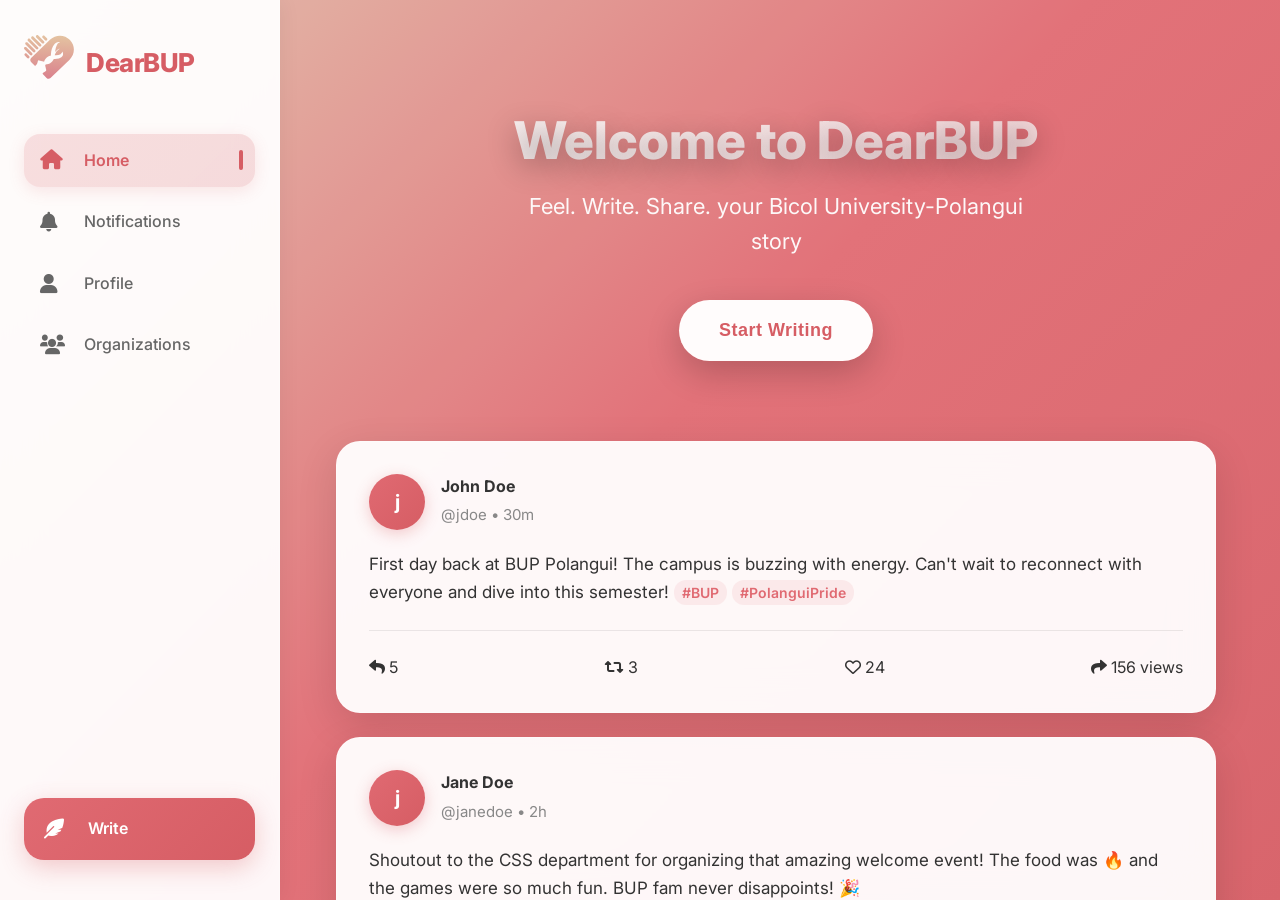
==== frontend/index.html @ d2e85ccb "pota" ====
<!DOCTYPE html>
<html lang="en">
<head>
    <meta charset="UTF-8">
    <meta name="viewport" content="width=device-width, initial-scale=1.0">
    <title>DearBUP - Feel. Write. Share.</title>
    <link rel="stylesheet" href="CSS/style.css">
    <link href="https://cdnjs.cloudflare.com/ajax/libs/font-awesome/6.0.0/css/all.min.css" rel="stylesheet">
    <link href="https://fonts.googleapis.com/css2?family=Inter:wght@300;400;500;600;700&display=swap" rel="stylesheet">
    <script src="js/script.js"></script>
</head>
<body>
    <!-- Sidebar (unchanged) -->
    <div class="sidebar">
        <div class="sidebar-top">
            <div class="logo">
                 <a href=""><img src="images/Logo.svg" alt="" class="logo-img" ></a>
                <span>DearBUP</span>
            </div>
        </div>
        <nav class="sidebar-nav">
            <a href="#" class="nav-item active" data-page="home">
                <i class="fas fa-home"></i>
                <span>Home</span>
            </a>

            <a href="#" class="nav-item" data-page="notifications">
                <i class="fas fa-bell"></i>
                <span>Notifications</span>
            </a>

            </a>
            <a href="#" class="nav-item" data-page="profile">
                <i class="fas fa-user"></i>
                <span>Profile</span>
            </a>
            <a href="#" class="nav-item" data-page="organizations">
                <i class="fas fa-users"></i>
                <span>Organizations</span>
            </a>
        </nav>
        <div class="sidebar-bottom">
            <a href="#" class="nav-item write-post" id="writePostBtn">
                <i class="fas fa-feather-alt"></i>
                <span>Write</span>
            </a>
        </div>
    </div>

    <!-- Main Content -->
    <div class="main-content">


        <!-- Center Feed (unchanged) -->
        <div class="center-feed">
            <!-- Create Post Modal (unchanged) -->
            <div class="modal" id="createPostModal">
                <div class="modal-content">
                    <div class="modal-header">
                        <h3>What's on your mind?</h3>
                        <button class="close-modal" id="closeModal">&times;</button>
                    </div>
                    <form id="postForm" class="post-form">
                        <textarea 
                            id="postContent" 
                            placeholder="Feel. Write. Share your BUP story..."
                            maxlength="280"
                        ></textarea>
                        <div class="post-actions">
                            <div class="action-buttons">
                                <button type="button" class="action-btn">
                                    <i class="fas fa-music"></i>
                                </button>
                                <button type="button" class="action-btn">
                                    <i class="fas fa-image"></i>
                                </button>
                                <button type="button" class="action-btn">
                                    <i class="fas fa-link"></i>
                                </button>
                            </div>
                            <div class="char-counter">
                                <span id="charCount">0</span>/280
                            </div>
                            <button type="submit" class="post-submit" disabled>
                                Post
                            </button>
                        </div>
                    </form>
                </div>
            </div>

            <!-- Welcome Section (unchanged) -->
            <div class="welcome-section">
                <h1>Welcome to DearBUP</h1>
                <p>Feel. Write. Share. your Bicol University-Polangui story</p>
                <button class="cta-button" id="startWriting">Start Writing</button>
            </div>

            <!-- Posts Feed (unchanged) -->
            <div class="posts-feed" id="postsFeed">
                <!-- Posts will be loaded here via JS -->
            </div>
        </div>

        <!-- RIGHT PANEL REMOVED -->
    </div>
</body>
</html>
---- frontend/CSS/style.css ----
* {
    margin: 0;
    padding: 0;
    box-sizing: border-box;
}

body {
    font-family: 'Inter', -apple-system, BlinkMacSystemFont, 'Segoe UI', Roboto, sans-serif;
    background: linear-gradient(135deg, #e0c0ac 0%, #e06a72 50%, #d65d64 100%);
    min-height: 100vh;
    color: #333;
    overflow: hidden;
    line-height: 1.6;
}

body.loaded {
    animation: fadeIn 0.6s ease-out;
}

@keyframes fadeIn {
    from { opacity: 0; }
    to { opacity: 1; }
}

.container {
    display: flex;
    height: 100vh;
    max-width: 100vw;
}

/* Sidebar */
.sidebar {
    width: 280px;
    background: rgba(255, 255, 255, 0.95);
    backdrop-filter: blur(20px);
    -webkit-backdrop-filter: blur(20px);
    border-right: 1px solid rgba(255, 255, 255, 0.2);
    display: flex;
    flex-direction: column;
    position: fixed;
    height: 100vh;
    z-index: 100;
    box-shadow: 2px 0 20px rgba(0, 0, 0, 0.05);
}

.sidebar-top {
    padding: 32px 24px 0;
}

.logo {
    display: flex;
    align-items: center;
    font-size: 26px;
    font-weight: 800;
    color: #d65d64;
    gap: 12px;
    margin-bottom: 40px;
    letter-spacing: -0.5px;
}
.logo-img {
    width: 50px;
    height: 50px;
}
.logo i {
    font-size: 32px;
    background: linear-gradient(135deg, #e06a72, #d65d64);
    -webkit-background-clip: text;
    -webkit-text-fill-color: transparent;
    background-clip: text;
}

.sidebar-nav {
    flex: 1;
    padding: 0 24px 24px;
}

.nav-item {
    display: flex;
    align-items: center;
    gap: 20px;
    padding: 14px 16px;
    color: #666;
    text-decoration: none;
    font-weight: 500;
    border-radius: 16px;
    margin-bottom: 8px;
    transition: all 0.3s cubic-bezier(0.4, 0, 0.2, 1);
    position: relative;
    overflow: hidden;
}

.nav-item::before {
    content: '';
    position: absolute;
    top: 0;
    left: -100%;
    width: 100%;
    height: 100%;
    background: linear-gradient(90deg, transparent, rgba(224, 192, 172, 0.3), transparent);
    transition: left 0.5s;
}

.nav-item:hover::before {
    left: 100%;
}

.nav-item:hover {
    color: #d65d64;
    background: rgba(224, 192, 172, 0.15);
    transform: translateX(4px);
}

.nav-item.active {
    color: #d65d64;
    background: linear-gradient(135deg, rgba(224, 106, 114, 0.2), rgba(214, 93, 100, 0.2));
    font-weight: 600;
    box-shadow: 0 4px 16px rgba(214, 93, 100, 0.15);
}

.nav-item.active::after {
    content: '';
    position: absolute;
    right: 12px;
    top: 50%;
    transform: translateY(-50%);
    width: 4px;
    height: 20px;
    background: #d65d64;
    border-radius: 2px;
}

.nav-item i {
    width: 24px;
    font-size: 20px;
    flex-shrink: 0;
}

.sidebar-bottom {
    padding: 0 24px 32px;
}

.write-post {
    background: linear-gradient(135deg, #e06a72, #d65d64);
    color: white !important;
    padding: 18px 20px !important;
    border-radius: 20px !important;
    font-weight: 600 !important;
    font-size: 16px !important;
    box-shadow: 0 8px 25px rgba(214, 93, 100, 0.3);
    margin-top: auto;
    position: relative;
    overflow: hidden;
}

.write-post::before {
    content: '';
    position: absolute;
    top: 0;
    left: -100%;
    width: 100%;
    height: 100%;
    background: linear-gradient(90deg, transparent, rgba(255,255,255,0.3), transparent);
    transition: left 0.6s;
}

.write-post:hover::before {
    left: 100%;
}

.write-post:hover {
    transform: translateY(-3px);
    box-shadow: 0 12px 35px rgba(214, 93, 100, 0.4);
}

/* Main Content */
.main-content {
    flex: 1;
    display: flex;
    margin-left: 280px;
    height: 100vh;
    overflow: hidden;
}

/* Left Panel - Trends */
.left-panel {
    width: 350px;
    padding: 32px 24px;
    border-right: 1px solid rgba(255, 255, 255, 0.2);
    background: rgba(255, 255, 255, 0.05);
    backdrop-filter: blur(10px);
}

.trends-card {
    background: rgba(255, 255, 255, 0.95);
    backdrop-filter: blur(20px);
    -webkit-backdrop-filter: blur(20px);
    border-radius: 24px;
    padding: 28px;
    box-shadow: 0 12px 40px rgba(0, 0, 0, 0.12);
    border: 1px solid rgba(255, 255, 255, 0.2);
}

.trends-card h3 {
    font-size: 18px;
    font-weight: 700;
    color: #d65d64;
    margin-bottom: 24px;
    display: flex;
    align-items: center;
    gap: 10px;
    letter-spacing: -0.3px;
}

.trend-item {
    display: flex;
    justify-content: space-between;
    align-items: center;
    padding: 16px 0;
    font-size: 15px;
    color: #666;
    border-bottom: 1px solid rgba(0, 0, 0, 0.06);
    transition: all 0.2s ease;
    cursor: pointer;
    position: relative;
}

.trend-item:hover {
    color: #d65d64;
    padding-left: 8px;
}

.trend-item:hover::before {
    content: '';
    position: absolute;
    left: 0;
    top: 50%;
    transform: translateY(-50%);
    width: 3px;
    height: 20px;
    background: #e06a72;
    border-radius: 2px;
}

.trend-item:last-child {
    border-bottom: none;
    margin-bottom: 8px;
}

.trend-item div {
    font-weight: 600;
    font-size: 14px;
}

.trend-item span {
    font-size: 13px;
    opacity: 0.8;
}

/* Center Feed */
.center-feed {
    flex: 1;  /* Takes ALL remaining space (including where right panel was) */
    overflow-y: auto;
    padding: 32px 32px 32px 24px;  /* Extra right padding for breathing room */
    scroll-behavior: smooth;
    background: rgba(255, 255, 255, 0.05);
}

.center-feed::-webkit-scrollbar {
    width: 6px;
}

.center-feed::-webkit-scrollbar-track {
    background: rgba(255, 255, 255, 0.1);
    border-radius: 3px;
}

.center-feed::-webkit-scrollbar-thumb {
    background: rgba(214, 93, 100, 0.4);
    border-radius: 3px;
}

.center-feed::-webkit-scrollbar-thumb:hover {
    background: rgba(214, 93, 100, 0.6);
}

/* Welcome Section */
.welcome-section {
    text-align: center;
    padding: 80px 60px;
    color: white;
    animation: slideUp 0.8s ease-out;
}

@keyframes slideUp {
    from {
        opacity: 0;
        transform: translateY(40px);
    }
    to {
        opacity: 1;
        transform: translateY(0);
    }
}

.welcome-section h1 {
    font-size: 52px;
    font-weight: 800;
    margin-bottom: 20px;
    text-shadow: 0 8px 30px rgba(0, 0, 0, 0.3);
    background: linear-gradient(135deg, rgba(255,255,255,0.9), rgba(255,255,255,0.7));
    -webkit-background-clip: text;
    -webkit-text-fill-color: transparent;
    background-clip: text;
    line-height: 1.1;
}

.welcome-section p {
    font-size: 22px;
    margin-bottom: 40px;
    opacity: 0.95;
    font-weight: 400;
    max-width: 500px;
    margin-left: auto;
    margin-right: auto;
}

.cta-button {
    background: rgba(255, 255, 255, 0.98);
    color: #d65d64;
    border: none;
    padding: 20px 40px;
    font-size: 18px;
    font-weight: 700;
    border-radius: 50px;
    cursor: pointer;
    transition: all 0.4s cubic-bezier(0.4, 0, 0.2, 1);
    box-shadow: 0 12px 35px rgba(0, 0, 0, 0.2);
    letter-spacing: 0.5px;
    position: relative;
    overflow: hidden;
    backdrop-filter: blur(10px);
}

.cta-button::before {
    content: '';
    position: absolute;
    top: 0;
    left: -100%;
    width: 100%;
    height: 100%;
    background: linear-gradient(90deg, transparent, rgba(255,255,255,0.4), transparent);
    transition: left 0.6s;
}

.cta-button:hover::before {
    left: 100%;
}

.cta-button:hover {
    transform: translateY(-5px);
    box-shadow: 0 20px 45px rgba(0, 0, 0, 0.25);
    color: #e06a72;
}

/* Modal */
.modal {
    display: none;
    position: fixed;
    top: 0;
    left: 0;
    width: 100%;
    height: 100%;
    background: rgba(0, 0, 0, 0.6);
    backdrop-filter: blur(15px);
    -webkit-backdrop-filter: blur(15px);
    z-index: 1000;
}

.modal.active {
    display: flex;
    align-items: center;
    justify-content: center;
    padding: 24px;
    animation: modalFadeIn 0.3s ease-out;
}

@keyframes modalFadeIn {
    from {
        opacity: 0;
    }
    to {
        opacity: 1;
    }
}

.modal-content {
    background: rgba(255, 255, 255, 0.98);
    border-radius: 28px;
    width: 100%;
    max-width: 620px;
    max-height: 90vh;
    overflow: hidden;
    box-shadow: 0 25px 70px rgba(0, 0, 0, 0.35);
    transform: scale(0.8) translateY(20px);
    transition: all 0.3s cubic-bezier(0.4, 0, 0.2, 1);
    border: 1px solid rgba(255, 255, 255, 0.2);
}

.modal.active .modal-content {
    transform: scale(1) translateY(0);
}

.modal-header {
    display: flex;
    justify-content: space-between;
    align-items: center;
    padding: 28px 32px;
    border-bottom: 1px solid rgba(0, 0, 0, 0.08);
    background: linear-gradient(135deg, rgba(224, 192, 172, 0.1), rgba(224, 106, 114, 0.05));
}

.modal-header h3 {
    color: #d65d64;
    font-size: 22px;
    font-weight: 700;
    letter-spacing: -0.3px;
}

.close-modal {
    background: rgba(0, 0, 0, 0.05);
    border: none;
    font-size: 24px;
    cursor: pointer;
    color: #999;
    width: 44px;
    height: 44px;
    border-radius: 50%;
    display: flex;
    align-items: center;
    justify-content: center;
    transition: all 0.2s ease;
}

.close-modal:hover {
    background: rgba(214, 93, 100, 0.1);
    color: #d65d64;
    transform: scale(1.05);
}

.post-form textarea {
    width: 100%;
    border: none;
    outline: none;
    padding: 32px;
    font-family: inherit;
    font-size: 16px;
    resize: none;
    min-height: 140px;
    line-height: 1.6;
    background: transparent;
}

.post-form textarea::placeholder {
    color: #999;
    font-weight: 400;
}

.post-actions {
    display: flex;
    justify-content: space-between;
    align-items: center;
    padding: 0 32px 32px;
    border-top: 1px solid rgba(0, 0, 0, 0.08);
    background: linear-gradient(135deg, rgba(224, 192, 172, 0.05), transparent);
}

.action-buttons {
    display: flex;
    gap: 16px;
}

.action-btn {
    background: rgba(224, 106, 114, 0.1);
    border: none;
    font-size: 20px;
    color: #e06a72;
    padding: 12px;
    border-radius: 50%;
    cursor: pointer;
    transition: all 0.3s ease;
    width: 48px;
    height: 48px;
    display: flex;
    align-items: center;
    justify-content: center;
}

.action-btn:hover {
    background: rgba(224, 106, 114, 0.2);
    transform: scale(1.1);
    box-shadow: 0 4px 15px rgba(224, 106, 114, 0.3);
}

.char-counter {
    color: #999;
    font-size: 15px;
    font-weight: 500;
    min-width: 60px;
    text-align: right;
}

.post-submit {
    background: linear-gradient(135deg, #e06a72, #d65d64);
    color: white;
    border: none;
    padding: 14px 28px;
    border-radius: 24px;
    font-weight: 600;
    font-size: 15px;
    cursor: pointer;
    transition: all 0.3s cubic-bezier(0.4, 0, 0.2, 1);
    opacity: 0.5;
    letter-spacing: 0.3px;
    position: relative;
    overflow: hidden;
}

.post-submit:not(:disabled) {
    opacity: 1;
}

.post-submit:hover:not(:disabled) {
    transform: translateY(-2px);
    box-shadow: 0 8px 25px rgba(214, 93, 100, 0.4);
}

/* Posts */
.posts-feed {
    padding: 0 32px 100px;
}

.post {
    background: rgba(255, 255, 255, 0.95);
    backdrop-filter: blur(20px);
    -webkit-backdrop-filter: blur(20px);
    margin-bottom: 24px;
    border-radius: 24px;
    padding: 32px;
    box-shadow: 0 12px 40px rgba(0, 0, 0, 0.12);
    border: 1px solid rgba(255, 255, 255, 0.3);
    transition: all 0.4s cubic-bezier(0.4, 0, 0.2, 1);
    opacity: 0;
    transform: translateY(30px);
}

.post:hover {
    transform: translateY(-4px);
    box-shadow: 0 20px 50px rgba(0, 0, 0, 0.18);
}

.post-header {
    display: flex;
    align-items: flex-start;
    gap: 16px;
    margin-bottom: 20px;
}

.post-avatar {
    width: 56px;
    height: 56px;
    border-radius: 50%;
    background: linear-gradient(135deg, #e06a72, #d65d64);
    display: flex;
    align-items: center;
    justify-content: center;
    color: white;
    font-weight: 700;
    font-size: 20px;
    flex-shrink: 0;
    box-shadow: 0 4px 15px rgba(214, 93, 100, 0.3);
}

.post-meta {
    flex: 1;
    min-width: 0;
}

.post-author {
    font-weight: 700;
    color: #333;
    margin-bottom: 4px;
    font-size: 16px;
}

.post-handle {
    color: #888;
    font-size: 15px;
    display: flex;
    align-items: center;
    gap: 8px;
}

.post-time {
    color: #bbb;
    font-size: 14px;
}

.post-content {
    font-size: 17px;
    line-height: 1.65;
    margin-bottom: 24px;
    color: #333;
    word-wrap: break-word;
}

.hashtag {
    color: #e06a72;
    font-weight: 600;
    background: rgba(224, 106, 114, 0.1);
    padding: 4px 8px;
    border-radius: 12px;
    font-size: 14px;
    text-decoration: none;
    transition: all 0.2s ease;
}

.hashtag:hover {
    background: rgba(224, 106, 114, 0.2);
    transform: translateY(-1px);
}

.post-actions-bar {
    display: flex;
    justify-content: space-between;
    align-items: center;
    padding-top: 24px;
    border-top: 1px solid rgba(0, 0, 0, 0.08);
}

.post-action-group {
    display: flex;
    gap: 24px;
}

.post-action {
    display: flex;
    align-items: center;
    gap: 8px;
    color: #666;
    text-decoration: none;
    font-weight: 500;
    font-size: 15px;
    padding: 8px 12px;
    border-radius: 20px;
    transition: all 0.3s cubic-bezier(0.4, 0, 0.2, 1);
    position: relative;
}

.post-action:hover {
    color: #d65d64;
    background: rgba(224, 106, 114, 0.1);
    transform: translateY(-2px);
}

.post-action i {
    font-size: 18px;
    width: 20px;
}

.post-action.active {
    color: #d65d64;
    background: rgba(224, 106, 114, 0.15);
}

.post-action.active::after {
    content: '';
    position: absolute;
    bottom: 4px;
    left: 50%;
    transform: translateX(-50%);
    width: 24px;
    height: 2px;
    background: #d65d64;
    border-radius: 1px;
}

.post-stats {
    display: flex;
    gap: 24px;
    font-size: 14px;
    color: #888;
    font-weight: 500;
}

.post-stat {
    display: flex;
    align-items: center;
    gap: 6px;
}

.post-stat i {
    font-size: 16px;
    color: #bbb;
}

/* Right Panel - Users/Who to follow */
.right-panel {
    width: 380px;
    padding: 32px 24px;
    background: rgba(255, 255, 255, 0.05);
    backdrop-filter: blur(10px);
    border-left: 1px solid rgba(255, 255, 255, 0.2);
}

.users-card {
    background: rgba(255, 255, 255, 0.95);
    backdrop-filter: blur(20px);
    -webkit-backdrop-filter: blur(20px);
    border-radius: 24px;
    padding: 28px;
    box-shadow: 0 12px 40px rgba(0, 0, 0, 0.12);
    border: 1px solid rgba(255, 255, 255, 0.2);
    margin-bottom: 24px;
}

.users-card h3 {
    font-size: 18px;
    font-weight: 700;
    color: #d65d64;
    margin-bottom: 24px;
    display: flex;
    align-items: center;
    gap: 10px;
    letter-spacing: -0.3px;
}

.user-item {
    display: flex;
    align-items: center;
    gap: 16px;
    padding: 16px 0;
    border-bottom: 1px solid rgba(0, 0, 0, 0.06);
    transition: all 0.2s ease;
}

.user-item:last-child {
    border-bottom: none;
}

.user-avatar {
    width: 48px;
    height: 48px;
    border-radius: 50%;
    background: linear-gradient(135deg, #e06a72, #d65d64);
    display: flex;
    align-items: center;
    justify-content: center;
    color: white;
    font-weight: 700;
    font-size: 18px;
    flex-shrink: 0;
}

.user-info {
    flex: 1;
    min-width: 0;
}

.user-name {
    font-weight: 700;
    color: #333;
    font-size: 15px;
    margin-bottom: 2px;
}

.user-handle {
    color: #888;
    font-size: 14px;
}

.follow-btn {
    background: linear-gradient(135deg, #e06a72, #d65d64);
    color: white;
    border: none;
    padding: 8px 20px;
    border-radius: 20px;
    font-weight: 600;
    font-size: 14px;
    cursor: pointer;
    transition: all 0.3s cubic-bezier(0.4, 0, 0.2, 1);
    letter-spacing: 0.2px;
}

.follow-btn:hover {
    transform: translateY(-2px);
    box-shadow: 0 8px 25px rgba(214, 93, 100, 0.4);
}

.follow-btn.following {
    background: rgba(224, 106, 114, 0.2);
    color: #e06a72;
}

.follow-btn.following:hover {
    background: rgba(224, 106, 114, 0.3);
}

/* Responsive Design */
@media (max-width: 1400px) {
    .right-panel {
        display: none;
    }
    
    .main-content {
        margin-left: 280px;
    }
    
    .left-panel {
        width: 300px;
    }
}

@media (max-width: 1100px) {
    .left-panel {
        display: none;
    }
    
    .main-content {
        margin-left: 280px;
    }
    
    .center-feed {
        max-width: none;
        padding: 32px 24px;
    }
}

@media (max-width: 768px) {
    .sidebar {
        transform: translateX(-100%);
        transition: transform 0.3s cubic-bezier(0.4, 0, 0.2, 1);
    }
    
    .sidebar.mobile-open {
        transform: translateX(0);
    }
    
    .main-content {
        margin-left: 0;
        width: 100%;
    }
    
    .center-feed {
        padding: 24px 16px;
    }
    
    .welcome-section {
        padding: 60px 24px;
    }
    
    .welcome-section h1 {
        font-size: 38px;
    }
    
    .welcome-section p {
        font-size: 18px;
    }
    
    .post {
        padding: 24px 20px;
        margin-bottom: 20px;
    }
    
    .modal-content {
        margin: 16px;
        max-width: calc(100% - 32px);
        border-radius: 20px;
    }
    
    .modal-header,
    .post-form textarea,
    .post-actions {
        padding-left: 24px;
        padding-right: 24px;
    }
}

@media (max-width: 480px) {
    .welcome-section h1 {
        font-size: 32px;
    }
    
    .welcome-section p {
        font-size: 16px;
    }
    
    .cta-button {
        padding: 16px 32px;
        font-size: 16px;
    }
    
    .post-header {
        gap: 12px;
    }
    
    .post-avatar {
        width: 44px;
        height: 44px;
        font-size: 16px;
    }
    
    .posts-feed {
        padding: 0 16px 80px;
    }
}

/* Loading Animation */
.loading {
    display: inline-block;
    width: 20px;
    height: 20px;
    border: 3px solid rgba(214, 93, 100, 0.3);
    border-radius: 50%;
    border-top-color: #d65d64;
    animation: spin 1s ease-in-out infinite;
}

@keyframes spin {
    to { transform: rotate(360deg); }
}

/* Skeleton Loading */
.skeleton {
    background: linear-gradient(90deg, #f0f0f0 25%, #e0e0e0 50%, #f0f0f0 75%);
    background-size: 200% 100%;
    animation: loading 1.5s infinite;
}

@keyframes loading {
    0% { background-position: 200% 0; }
    100% { background-position: -200% 0; }
}

.post.skeleton,
.trends-card.skeleton,
.user-item.skeleton {
    height: 100px;
    border-radius: 16px;
    margin-bottom: 16px;
}

/* Dark mode support */
@media (prefers-color-scheme: dark) {
    body {
        color: #e0e0e0;
    }
    
    .sidebar {
        background: rgba(20, 20, 25, 0.98);
        color: #e0e0e0;
    }
    
    .post,
    .trends-card,
    .users-card,
    .modal-content {
        background: rgba(20, 20, 25, 0.98);
        color: #e0e0e0;
        border-color: rgba(255, 255, 255, 0.1);
    }
    
    .post-author {
        color: #f0f0f0;
    }
    
    .post-content {
        color: #e0e0e0;
    }
}

/* Focus styles for accessibility */
.nav-item:focus,
.post-action:focus,
.action-btn:focus,
.close-modal:focus,
.follow-btn:focus,
.cta-button:focus,
.post-submit:focus {
    outline: 2px solid #d65d64;
    outline-offset: 2px;
}

/* High contrast mode */
@media (prefers-contrast: high) {
    .sidebar,
    .post,
    .trends-card,
    .users-card,
    .modal-content {
        border: 2px solid #d65d64;
    }
    
    .nav-item.active::after,
    .trend-item:hover::before {
        width: 6px;
    }
}

/* Reduced motion */
@media (prefers-reduced-motion: reduce) {
    *,
    *::before,
    *::after {
        animation-duration: 0.01ms !important;
        animation-iteration-count: 1 !important;
        transition-duration: 0.01ms !important;
    }
    
    .nav-item:hover,
    .post:hover,
    .cta-button:hover {
        transform: none;
    }
}

/* Print styles */
@media print {
    .sidebar,
    .left-panel,
    .right-panel,
    .modal {
        display: none;
    }
    
    .main-content {
        margin-left: 0;
    }
    
    .post {
        box-shadow: none;
        border: 1px solid #ccc;
        break-inside: avoid;
    }
}
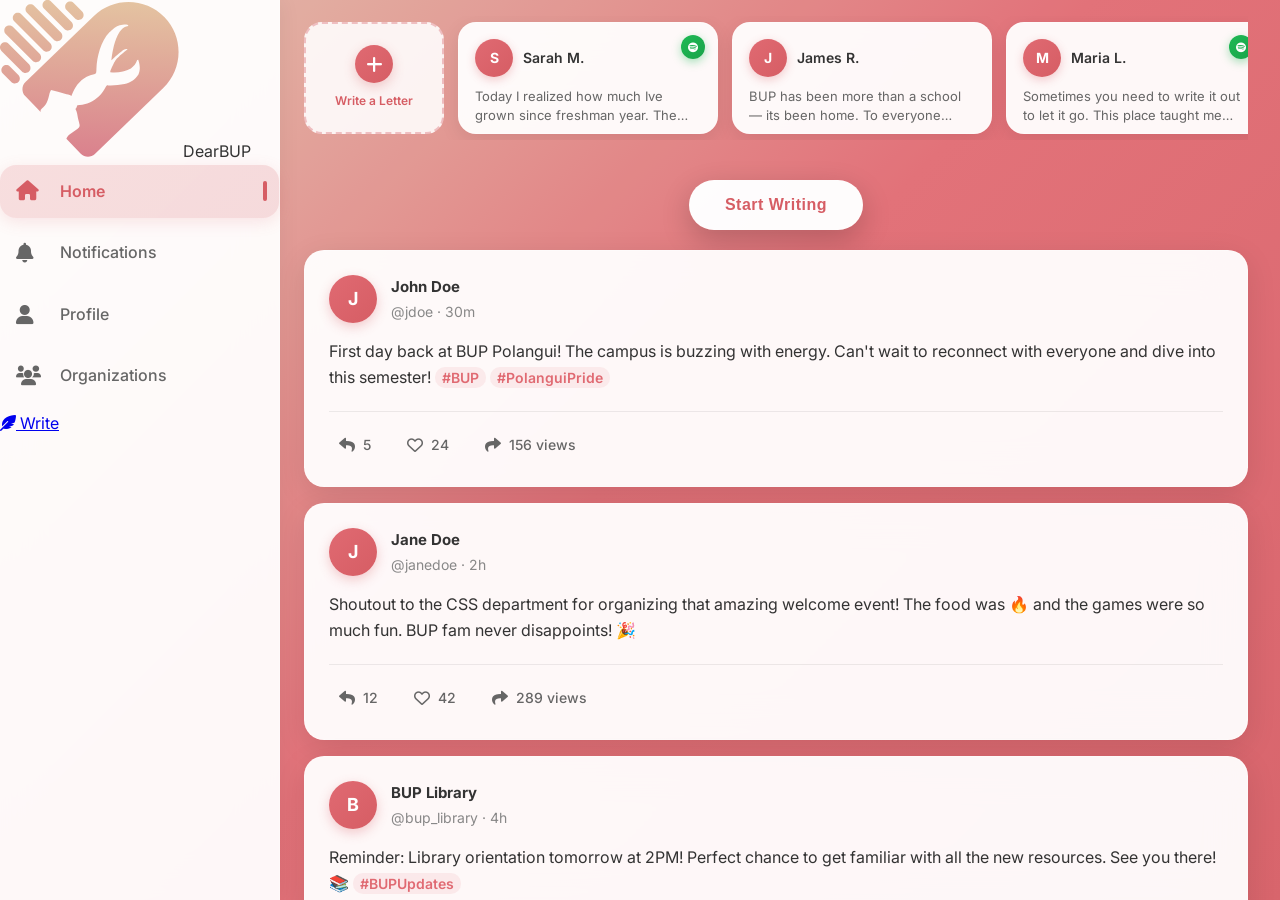
==== commit a29a6505: "Finish Home Page" ====
--- a/frontend/index.html
+++ b/frontend/index.html
@@ -7,53 +7,53 @@
     <link rel="stylesheet" href="CSS/style.css">
     <link href="https://cdnjs.cloudflare.com/ajax/libs/font-awesome/6.0.0/css/all.min.css" rel="stylesheet">
     <link href="https://fonts.googleapis.com/css2?family=Inter:wght@300;400;500;600;700&display=swap" rel="stylesheet">
-    <script src="js/script.js"></script>
+    <script src="https://cdn.tailwindcss.com"></script>
 </head>
 <body>
-    <!-- Sidebar (unchanged) -->
-    <div class="sidebar">
-        <div class="sidebar-top">
-            <div class="logo">
-                 <a href=""><img src="images/Logo.svg" alt="" class="logo-img" ></a>
+    <!-- Sidebar -->
+    <div class="sidebar fixed top-0 left-0 h-screen w-[280px] bg-ash gray/95 backdrop-blur-xl border-r border-black/10 flex flex-col z-50 shadow-lg">
+        <div class="p-8 pb-0">
+            <div class="flex items-center gap-3 text-[#d65d64] text-2xl font-extrabold tracking-tight mb-10">
+                <img src="images/Logo.svg" class="w-[50px] h-[50px]" />
                 <span>DearBUP</span>
             </div>
         </div>
-        <nav class="sidebar-nav">
-            <a href="#" class="nav-item active" data-page="home">
-                <i class="fas fa-home"></i>
+        <nav class="flex-1 px-6 space-y-2">
+            <a href="#" class="flex items-center gap-5 px-4 py-3 rounded-xl text-gray-500 font-medium hover:text-[#d65d64] hover:bg-[#e0c0ac]/20 transition nav-item active">
+                <i class="fas fa-home w-6 text-lg"></i>
                 <span>Home</span>
             </a>
-
-            <a href="#" class="nav-item" data-page="notifications">
-                <i class="fas fa-bell"></i>
+            <a href="#" class="flex items-center gap-5 px-4 py-3 rounded-xl text-gray-500 font-medium hover:text-[#d65d64] hover:bg-[#e0c0ac]/20 transition nav-item">
+                <i class="fas fa-bell w-6 text-lg"></i>
                 <span>Notifications</span>
             </a>
-
-            </a>
-            <a href="#" class="nav-item" data-page="profile">
-                <i class="fas fa-user"></i>
+            <a href="#" class="flex items-center gap-5 px-4 py-3 rounded-xl text-gray-500 font-medium hover:text-[#d65d64] hover:bg-[#e0c0ac]/20 transition nav-item">
+                <i class="fas fa-user w-6 text-lg"></i>
                 <span>Profile</span>
             </a>
-            <a href="#" class="nav-item" data-page="organizations">
-                <i class="fas fa-users"></i>
+            <a href="#" class="flex items-center gap-5 px-4 py-3 rounded-xl text-gray-500 font-medium hover:text-[#d65d64] hover:bg-[#e0c0ac]/20 transition nav-item">
+                <i class="fas fa-users w-6 text-lg"></i>
                 <span>Organizations</span>
             </a>
         </nav>
-        <div class="sidebar-bottom">
-            <a href="#" class="nav-item write-post" id="writePostBtn">
+        <div class="p-6">
+            <a href="#" id="writePostBtn"
+               class="flex items-center justify-center gap-3 w-full py-4 rounded-2xl text-white font-semibold bg-gradient-to-r from-[#e06a72] to-[#d65d64] shadow-lg hover:shadow-xl hover:-translate-y-1 transition">
                 <i class="fas fa-feather-alt"></i>
-                <span>Write</span>
+                Write
             </a>
         </div>
     </div>
+
+    <button id="menuToggle" class="menu-toggle">
+        <i class="fas fa-bars"></i>
+    </button>
 
     <!-- Main Content -->
     <div class="main-content">
-
-
-        <!-- Center Feed (unchanged) -->
         <div class="center-feed">
-            <!-- Create Post Modal (unchanged) -->
+
+            <!-- Create Post Modal -->
             <div class="modal" id="createPostModal">
                 <div class="modal-content">
                     <div class="modal-header">
@@ -61,48 +61,145 @@
                         <button class="close-modal" id="closeModal">&times;</button>
                     </div>
                     <form id="postForm" class="post-form">
-                        <textarea 
-                            id="postContent" 
-                            placeholder="Feel. Write. Share your BUP story..."
-                            maxlength="280"
-                        ></textarea>
+                        <textarea id="postContent" placeholder="Feel. Write. Share your BUP story..." maxlength="280"></textarea>
                         <div class="post-actions">
                             <div class="action-buttons">
-                                <button type="button" class="action-btn">
-                                    <i class="fas fa-music"></i>
+                                <button type="button" class="action-btn"><i class="fas fa-music"></i></button>
+                                <button type="button" class="action-btn"><i class="fas fa-image"></i></button>
+                                <button type="button" class="action-btn"><i class="fas fa-link"></i></button>
+                            </div>
+                            <div class="char-counter"><span id="charCount">0</span>/280</div>
+                            <button type="submit" class="post-submit" disabled>Post</button>
+                        </div>
+                    </form>
+                </div>
+            </div>
+
+            <!-- Letter Compose Modal -->
+            <div class="letter-compose-modal" id="letterComposeModal">
+                <div class="letter-compose-content">
+                    <div class="letter-compose-header">
+                        <div class="letter-compose-title">
+                            <i class="fas fa-feather-alt"></i>
+                            <h3>Write a Letter</h3>
+                        </div>
+                        <button class="close-modal" id="closeLetterModal">&times;</button>
+                    </div>
+                    <div class="letter-compose-body">
+                        <textarea id="letterContent" placeholder="Dear BUP family… share what's on your heart." maxlength="500"></textarea>
+                        <div class="letter-char-counter"><span id="letterCharCount">0</span>/500</div>
+
+                        <!-- Spotify Search -->
+                        <div class="spotify-section">
+                            <div class="spotify-search-bar">
+                                <i class="fab fa-spotify spotify-icon"></i>
+                                <input type="text" id="spotifySearchInput" placeholder="Search a song for your letter…" autocomplete="off" />
+                                <button type="button" id="spotifySearchBtn" class="spotify-search-btn">
+                                    <i class="fas fa-search"></i>
                                 </button>
-                                <button type="button" class="action-btn">
-                                    <i class="fas fa-image"></i>
-                                </button>
-                                <button type="button" class="action-btn">
-                                    <i class="fas fa-link"></i>
-                                </button>
-                            </div>
-                            <div class="char-counter">
-                                <span id="charCount">0</span>/280
-                            </div>
-                            <button type="submit" class="post-submit" disabled>
-                                Post
+                            </div>
+
+                            <!-- Search Results -->
+                            <div class="spotify-results" id="spotifyResults" style="display:none;">
+                                <div class="spotify-results-list" id="spotifyResultsList"></div>
+                            </div>
+
+                            <!-- Selected Track -->
+                            <div class="spotify-selected" id="spotifySelected" style="display:none;">
+                                <img id="selectedTrackArt" src="" alt="" />
+                                <div class="selected-track-info">
+                                    <div class="selected-track-name" id="selectedTrackName"></div>
+                                    <div class="selected-track-artist" id="selectedTrackArtist"></div>
+                                </div>
+                                <a id="selectedTrackLink" href="" target="_blank" class="spotify-open-btn">
+                                    <i class="fab fa-spotify"></i> Open
+                                </a>
+                                <button type="button" id="clearTrackBtn" class="clear-track-btn"><i class="fas fa-times"></i></button>
+                            </div>
+                        </div>
+
+                        <div class="letter-compose-footer">
+                            <button class="letter-submit-btn" id="submitLetterBtn">
+                                <i class="fas fa-paper-plane"></i> Post Letter
                             </button>
                         </div>
-                    </form>
-                </div>
-            </div>
-
-            <!-- Welcome Section (unchanged) -->
+                    </div>
+                </div>
+            </div>
+
+            <!-- Letters Section -->
+            <div class="letters-section" id="lettersSection">
+                <div class="letters-container" id="lettersContainer"></div>
+            </div>
+
+            <!-- Welcome Section -->
             <div class="welcome-section">
-                <h1>Welcome to DearBUP</h1>
-                <p>Feel. Write. Share. your Bicol University-Polangui story</p>
                 <button class="cta-button" id="startWriting">Start Writing</button>
             </div>
 
-            <!-- Posts Feed (unchanged) -->
-            <div class="posts-feed" id="postsFeed">
-                <!-- Posts will be loaded here via JS -->
-            </div>
-        </div>
-
-        <!-- RIGHT PANEL REMOVED -->
+            <!-- Posts Feed -->
+            <div class="posts-feed" id="postsFeed"></div>
+        </div>
     </div>
+
+    <!-- Horizontal Story Overlay -->
+    <div class="letter-story-overlay" id="letterStoryOverlay">
+        <button class="story-nav story-prev" id="storyPrev"><i class="fas fa-chevron-left"></i></button>
+        <button class="story-nav story-next" id="storyNext"><i class="fas fa-chevron-right"></i></button>
+
+        <div class="story-container-horiz">
+            <!-- Progress bar -->
+            <div class="story-progress-bar">
+                <div class="story-progress-fill" id="storyProgressFill"></div>
+            </div>
+
+            <!-- Left: Author + Text -->
+            <div class="story-left-panel">
+                <div class="story-header-horiz">
+                    <div class="story-avatar" id="storyAvatar"></div>
+                    <div>
+                        <div class="story-author" id="storyAuthor"></div>
+                        <div class="story-label">Letter</div>
+                    </div>
+                    <button class="story-close" id="storyClose"><i class="fas fa-times"></i></button>
+                </div>
+
+                <div class="story-body">
+                    <div class="story-quote-mark">"</div>
+                    <div class="story-text" id="storyText"></div>
+                </div>
+
+                <!-- Dot indicators -->
+                <div class="story-dots" id="storyDots"></div>
+            </div>
+
+            <!-- Right: Spotify Player -->
+            <div class="story-right-panel" id="storyRightPanel">
+                <div class="story-music-panel" id="storyMusicPanel" style="display:none;">
+                    <div class="story-album-art-wrapper">
+                        <img class="story-album-art" id="storyAlbumArt" src="" alt="" />
+                        <div class="story-album-spin-ring"></div>
+                    </div>
+                    <div class="story-track-info">
+                        <div class="story-track-name" id="storyTrackName"></div>
+                        <div class="story-track-artist" id="storyTrackArtist"></div>
+                    </div>
+                    <a class="story-spotify-btn" id="storySpotifyBtn" href="" target="_blank">
+                        <i class="fab fa-spotify"></i> Listen on Spotify
+                    </a>
+                    <div class="story-waveform">
+                        <span></span><span></span><span></span><span></span><span></span>
+                        <span></span><span></span><span></span><span></span><span></span>
+                    </div>
+                </div>
+                <div class="story-no-music" id="storyNoMusic" style="display:none;">
+                    <i class="fas fa-music"></i>
+                    <span>No song attached</span>
+                </div>
+            </div>
+        </div>
+    </div>
+
+    <script src="js/script.js"></script>
 </body>
-</html>+</html>
--- a/frontend/CSS/style.css
+++ b/frontend/CSS/style.css
@@ -13,1032 +13,728 @@
     line-height: 1.6;
 }
 
-body.loaded {
-    animation: fadeIn 0.6s ease-out;
-}
-
-@keyframes fadeIn {
-    from { opacity: 0; }
-    to { opacity: 1; }
-}
-
-.container {
-    display: flex;
-    height: 100vh;
-    max-width: 100vw;
-}
-
-/* Sidebar */
+body.loaded { animation: fadeIn 0.6s ease-out; }
+
+@keyframes fadeIn { from { opacity: 0; } to { opacity: 1; } }
+
+/* ─── Sidebar ─────────────────────────────────────────────── */
 .sidebar {
     width: 280px;
-    background: rgba(255, 255, 255, 0.95);
+    background: rgba(255,255,255,0.95);
     backdrop-filter: blur(20px);
-    -webkit-backdrop-filter: blur(20px);
-    border-right: 1px solid rgba(255, 255, 255, 0.2);
+    border-right: 1px solid rgba(255,255,255,0.2);
     display: flex;
     flex-direction: column;
     position: fixed;
     height: 100vh;
     z-index: 100;
-    box-shadow: 2px 0 20px rgba(0, 0, 0, 0.05);
-}
-
-.sidebar-top {
-    padding: 32px 24px 0;
+    box-shadow: 2px 0 20px rgba(0,0,0,0.05);
 }
 
 .logo {
-    display: flex;
-    align-items: center;
-    font-size: 26px;
-    font-weight: 800;
-    color: #d65d64;
-    gap: 12px;
-    margin-bottom: 40px;
-    letter-spacing: -0.5px;
-}
-.logo-img {
-    width: 50px;
-    height: 50px;
-}
-.logo i {
-    font-size: 32px;
-    background: linear-gradient(135deg, #e06a72, #d65d64);
-    -webkit-background-clip: text;
-    -webkit-text-fill-color: transparent;
-    background-clip: text;
-}
-
-.sidebar-nav {
-    flex: 1;
-    padding: 0 24px 24px;
-}
+    display: flex; align-items: center;
+    font-size: 26px; font-weight: 800; color: #d65d64;
+    gap: 12px; margin-bottom: 40px; letter-spacing: -0.5px;
+}
+.logo-img { width: 50px; height: 50px; }
 
 .nav-item {
-    display: flex;
-    align-items: center;
-    gap: 20px;
-    padding: 14px 16px;
-    color: #666;
-    text-decoration: none;
-    font-weight: 500;
-    border-radius: 16px;
-    margin-bottom: 8px;
-    transition: all 0.3s cubic-bezier(0.4, 0, 0.2, 1);
-    position: relative;
-    overflow: hidden;
-}
-
+    display: flex; align-items: center; gap: 20px;
+    padding: 14px 16px; color: #666; text-decoration: none;
+    font-weight: 500; border-radius: 16px; margin-bottom: 8px;
+    transition: all 0.3s cubic-bezier(0.4,0,0.2,1);
+    position: relative; overflow: hidden;
+}
 .nav-item::before {
-    content: '';
-    position: absolute;
-    top: 0;
-    left: -100%;
-    width: 100%;
-    height: 100%;
-    background: linear-gradient(90deg, transparent, rgba(224, 192, 172, 0.3), transparent);
+    content: ''; position: absolute; top: 0; left: -100%;
+    width: 100%; height: 100%;
+    background: linear-gradient(90deg, transparent, rgba(224,192,172,0.3), transparent);
     transition: left 0.5s;
 }
-
-.nav-item:hover::before {
-    left: 100%;
-}
-
-.nav-item:hover {
-    color: #d65d64;
-    background: rgba(224, 192, 172, 0.15);
-    transform: translateX(4px);
-}
-
+.nav-item:hover::before { left: 100%; }
+.nav-item:hover { color: #d65d64; background: rgba(224,192,172,0.15); transform: translateX(4px); }
 .nav-item.active {
     color: #d65d64;
-    background: linear-gradient(135deg, rgba(224, 106, 114, 0.2), rgba(214, 93, 100, 0.2));
-    font-weight: 600;
-    box-shadow: 0 4px 16px rgba(214, 93, 100, 0.15);
-}
-
+    background: linear-gradient(135deg, rgba(224,106,114,0.2), rgba(214,93,100,0.2));
+    font-weight: 600; box-shadow: 0 4px 16px rgba(214,93,100,0.15);
+}
 .nav-item.active::after {
-    content: '';
-    position: absolute;
-    right: 12px;
-    top: 50%;
-    transform: translateY(-50%);
-    width: 4px;
-    height: 20px;
-    background: #d65d64;
-    border-radius: 2px;
-}
-
-.nav-item i {
-    width: 24px;
-    font-size: 20px;
-    flex-shrink: 0;
-}
-
-.sidebar-bottom {
-    padding: 0 24px 32px;
-}
+    content: ''; position: absolute; right: 12px; top: 50%;
+    transform: translateY(-50%); width: 4px; height: 20px;
+    background: #d65d64; border-radius: 2px;
+}
+.nav-item i { width: 24px; font-size: 20px; flex-shrink: 0; }
 
 .write-post {
     background: linear-gradient(135deg, #e06a72, #d65d64);
-    color: white !important;
-    padding: 18px 20px !important;
-    border-radius: 20px !important;
-    font-weight: 600 !important;
+    color: white !important; padding: 18px 20px !important;
+    border-radius: 20px !important; font-weight: 600 !important;
     font-size: 16px !important;
-    box-shadow: 0 8px 25px rgba(214, 93, 100, 0.3);
-    margin-top: auto;
-    position: relative;
-    overflow: hidden;
-}
-
+    box-shadow: 0 8px 25px rgba(214,93,100,0.3);
+    position: relative; overflow: hidden;
+}
 .write-post::before {
-    content: '';
-    position: absolute;
-    top: 0;
-    left: -100%;
-    width: 100%;
-    height: 100%;
+    content: ''; position: absolute; top: 0; left: -100%;
+    width: 100%; height: 100%;
     background: linear-gradient(90deg, transparent, rgba(255,255,255,0.3), transparent);
     transition: left 0.6s;
 }
-
-.write-post:hover::before {
-    left: 100%;
-}
-
-.write-post:hover {
-    transform: translateY(-3px);
-    box-shadow: 0 12px 35px rgba(214, 93, 100, 0.4);
-}
-
-/* Main Content */
+.write-post:hover::before { left: 100%; }
+.write-post:hover { transform: translateY(-3px); box-shadow: 0 12px 35px rgba(214,93,100,0.4); }
+
+/* ─── Layout ──────────────────────────────────────────────── */
 .main-content {
-    flex: 1;
-    display: flex;
-    margin-left: 280px;
-    height: 100vh;
-    overflow: hidden;
-}
-
-/* Left Panel - Trends */
-.left-panel {
-    width: 350px;
-    padding: 32px 24px;
-    border-right: 1px solid rgba(255, 255, 255, 0.2);
-    background: rgba(255, 255, 255, 0.05);
-    backdrop-filter: blur(10px);
-}
-
-.trends-card {
-    background: rgba(255, 255, 255, 0.95);
-    backdrop-filter: blur(20px);
-    -webkit-backdrop-filter: blur(20px);
-    border-radius: 24px;
-    padding: 28px;
-    box-shadow: 0 12px 40px rgba(0, 0, 0, 0.12);
-    border: 1px solid rgba(255, 255, 255, 0.2);
-}
-
-.trends-card h3 {
-    font-size: 18px;
-    font-weight: 700;
-    color: #d65d64;
-    margin-bottom: 24px;
-    display: flex;
-    align-items: center;
-    gap: 10px;
-    letter-spacing: -0.3px;
-}
-
-.trend-item {
-    display: flex;
-    justify-content: space-between;
-    align-items: center;
-    padding: 16px 0;
-    font-size: 15px;
-    color: #666;
-    border-bottom: 1px solid rgba(0, 0, 0, 0.06);
-    transition: all 0.2s ease;
-    cursor: pointer;
-    position: relative;
-}
-
-.trend-item:hover {
-    color: #d65d64;
-    padding-left: 8px;
-}
-
-.trend-item:hover::before {
-    content: '';
-    position: absolute;
-    left: 0;
-    top: 50%;
-    transform: translateY(-50%);
-    width: 3px;
-    height: 20px;
-    background: #e06a72;
-    border-radius: 2px;
-}
-
-.trend-item:last-child {
-    border-bottom: none;
-    margin-bottom: 8px;
-}
-
-.trend-item div {
-    font-weight: 600;
-    font-size: 14px;
-}
-
-.trend-item span {
-    font-size: 13px;
-    opacity: 0.8;
-}
-
-/* Center Feed */
+    flex: 1; display: flex;
+    margin-left: 280px; height: 100vh; overflow: hidden;
+}
+
 .center-feed {
-    flex: 1;  /* Takes ALL remaining space (including where right panel was) */
-    overflow-y: auto;
-    padding: 32px 32px 32px 24px;  /* Extra right padding for breathing room */
+    flex: 1; overflow-y: auto;
+    padding: 16px 32px 16px 24px;
     scroll-behavior: smooth;
-    background: rgba(255, 255, 255, 0.05);
-}
-
-.center-feed::-webkit-scrollbar {
-    width: 6px;
-}
-
-.center-feed::-webkit-scrollbar-track {
-    background: rgba(255, 255, 255, 0.1);
-    border-radius: 3px;
-}
-
-.center-feed::-webkit-scrollbar-thumb {
-    background: rgba(214, 93, 100, 0.4);
-    border-radius: 3px;
-}
-
-.center-feed::-webkit-scrollbar-thumb:hover {
-    background: rgba(214, 93, 100, 0.6);
-}
-
-/* Welcome Section */
+    background: rgba(255,255,255,0.05);
+}
+.center-feed::-webkit-scrollbar { width: 6px; }
+.center-feed::-webkit-scrollbar-track { background: rgba(255,255,255,0.1); border-radius: 3px; }
+.center-feed::-webkit-scrollbar-thumb { background: rgba(214,93,100,0.4); border-radius: 3px; }
+.center-feed::-webkit-scrollbar-thumb:hover { background: rgba(214,93,100,0.6); }
+
+/* ─── Welcome Section (tighter) ──────────────────────────── */
 .welcome-section {
     text-align: center;
-    padding: 80px 60px;
+    padding: 24px 60px 20px;
     color: white;
     animation: slideUp 0.8s ease-out;
 }
 
 @keyframes slideUp {
-    from {
-        opacity: 0;
-        transform: translateY(40px);
-    }
-    to {
-        opacity: 1;
-        transform: translateY(0);
-    }
+    from { opacity: 0; transform: translateY(40px); }
+    to { opacity: 1; transform: translateY(0); }
 }
 
 .welcome-section h1 {
-    font-size: 52px;
-    font-weight: 800;
-    margin-bottom: 20px;
-    text-shadow: 0 8px 30px rgba(0, 0, 0, 0.3);
+    font-size: 52px; font-weight: 800; margin-bottom: 14px;
+    text-shadow: 0 8px 30px rgba(0,0,0,0.3);
     background: linear-gradient(135deg, rgba(255,255,255,0.9), rgba(255,255,255,0.7));
-    -webkit-background-clip: text;
-    -webkit-text-fill-color: transparent;
-    background-clip: text;
-    line-height: 1.1;
-}
-
+    -webkit-background-clip: text; -webkit-text-fill-color: transparent;
+    background-clip: text; line-height: 1.1;
+}
 .welcome-section p {
-    font-size: 22px;
-    margin-bottom: 40px;
-    opacity: 0.95;
-    font-weight: 400;
-    max-width: 500px;
-    margin-left: auto;
-    margin-right: auto;
+    font-size: 20px; margin-bottom: 28px; opacity: 0.95;
+    font-weight: 400; max-width: 500px;
+    margin-left: auto; margin-right: auto;
 }
 
 .cta-button {
-    background: rgba(255, 255, 255, 0.98);
-    color: #d65d64;
-    border: none;
-    padding: 20px 40px;
-    font-size: 18px;
-    font-weight: 700;
-    border-radius: 50px;
-    cursor: pointer;
-    transition: all 0.4s cubic-bezier(0.4, 0, 0.2, 1);
-    box-shadow: 0 12px 35px rgba(0, 0, 0, 0.2);
-    letter-spacing: 0.5px;
-    position: relative;
-    overflow: hidden;
-    backdrop-filter: blur(10px);
-}
-
+    background: rgba(255,255,255,0.98); color: #d65d64;
+    border: none; padding: 16px 36px; font-size: 16px;
+    font-weight: 700; border-radius: 50px; cursor: pointer;
+    transition: all 0.4s cubic-bezier(0.4,0,0.2,1);
+    box-shadow: 0 10px 30px rgba(0,0,0,0.2);
+    letter-spacing: 0.5px; position: relative; overflow: hidden;
+}
 .cta-button::before {
-    content: '';
-    position: absolute;
-    top: 0;
-    left: -100%;
-    width: 100%;
-    height: 100%;
+    content: ''; position: absolute; top: 0; left: -100%;
+    width: 100%; height: 100%;
     background: linear-gradient(90deg, transparent, rgba(255,255,255,0.4), transparent);
     transition: left 0.6s;
 }
-
-.cta-button:hover::before {
-    left: 100%;
-}
-
-.cta-button:hover {
-    transform: translateY(-5px);
-    box-shadow: 0 20px 45px rgba(0, 0, 0, 0.25);
-    color: #e06a72;
-}
-
-/* Modal */
+.cta-button:hover::before { left: 100%; }
+.cta-button:hover { transform: translateY(-4px); box-shadow: 0 18px 40px rgba(0,0,0,0.22); color: #e06a72; }
+
+/* ─── Post Modal ──────────────────────────────────────────── */
 .modal {
-    display: none;
-    position: fixed;
-    top: 0;
-    left: 0;
-    width: 100%;
-    height: 100%;
-    background: rgba(0, 0, 0, 0.6);
-    backdrop-filter: blur(15px);
-    -webkit-backdrop-filter: blur(15px);
+    display: none; position: fixed; top: 0; left: 0;
+    width: 100%; height: 100%;
+    background: rgba(0,0,0,0.6); backdrop-filter: blur(15px);
     z-index: 1000;
 }
-
 .modal.active {
+    display: flex; align-items: center; justify-content: center;
+    padding: 24px; animation: modalFadeIn 0.3s ease-out;
+}
+@keyframes modalFadeIn { from { opacity: 0; } to { opacity: 1; } }
+
+.modal-content {
+    background: rgba(255,255,255,0.98);
+    border-radius: 28px; width: 100%; max-width: 620px;
+    max-height: 90vh; overflow: hidden;
+    box-shadow: 0 25px 70px rgba(0,0,0,0.35);
+    transform: scale(0.8) translateY(20px);
+    transition: all 0.3s cubic-bezier(0.4,0,0.2,1);
+    border: 1px solid rgba(255,255,255,0.2);
+}
+.modal.active .modal-content { transform: scale(1) translateY(0); }
+
+.modal-header {
+    display: flex; justify-content: space-between; align-items: center;
+    padding: 24px 32px; border-bottom: 1px solid rgba(0,0,0,0.08);
+    background: linear-gradient(135deg, rgba(224,192,172,0.1), rgba(224,106,114,0.05));
+}
+.modal-header h3 { color: #d65d64; font-size: 20px; font-weight: 700; }
+
+.close-modal {
+    background: rgba(0,0,0,0.05); border: none; font-size: 22px;
+    cursor: pointer; color: #999; width: 40px; height: 40px;
+    border-radius: 50%; display: flex; align-items: center; justify-content: center;
+    transition: all 0.2s ease;
+}
+.close-modal:hover { background: rgba(214,93,100,0.1); color: #d65d64; transform: scale(1.05); }
+
+.post-form textarea {
+    width: 100%; border: none; outline: none; padding: 24px 32px;
+    font-family: inherit; font-size: 16px; resize: none;
+    min-height: 120px; line-height: 1.6; background: transparent;
+}
+.post-form textarea::placeholder { color: #999; }
+
+.post-actions {
+    display: flex; justify-content: space-between; align-items: center;
+    padding: 0 32px 28px;
+    border-top: 1px solid rgba(0,0,0,0.08);
+}
+.action-buttons { display: flex; gap: 12px; }
+.action-btn {
+    background: rgba(224,106,114,0.1); border: none; font-size: 18px;
+    color: #e06a72; padding: 10px; border-radius: 50%; cursor: pointer;
+    transition: all 0.3s ease; width: 44px; height: 44px;
+    display: flex; align-items: center; justify-content: center;
+}
+.action-btn:hover { background: rgba(224,106,114,0.2); transform: scale(1.1); }
+.char-counter { color: #999; font-size: 14px; font-weight: 500; }
+.post-submit {
+    background: linear-gradient(135deg, #e06a72, #d65d64); color: white;
+    border: none; padding: 12px 24px; border-radius: 24px;
+    font-weight: 600; font-size: 14px; cursor: pointer;
+    transition: all 0.3s cubic-bezier(0.4,0,0.2,1); opacity: 0.5;
+}
+.post-submit:not(:disabled) { opacity: 1; }
+.post-submit:hover:not(:disabled) { transform: translateY(-2px); box-shadow: 0 8px 25px rgba(214,93,100,0.4); }
+
+/* ─── Posts Feed (tighter) ────────────────────────────────── */
+.posts-feed { padding: 0 0 60px; }
+
+.post {
+    background: rgba(255,255,255,0.95); backdrop-filter: blur(20px);
+    margin-bottom: 16px; border-radius: 20px; padding: 24px;
+    box-shadow: 0 8px 30px rgba(0,0,0,0.1);
+    border: 1px solid rgba(255,255,255,0.3);
+    transition: all 0.4s cubic-bezier(0.4,0,0.2,1);
+    opacity: 0; transform: translateY(30px);
+}
+.post:hover { transform: translateY(-3px); box-shadow: 0 16px 40px rgba(0,0,0,0.15); }
+
+.post-header { display: flex; align-items: flex-start; gap: 14px; margin-bottom: 16px; }
+.post-avatar {
+    width: 48px; height: 48px; border-radius: 50%;
+    background: linear-gradient(135deg, #e06a72, #d65d64);
+    display: flex; align-items: center; justify-content: center;
+    color: white; font-weight: 700; font-size: 18px; flex-shrink: 0;
+    box-shadow: 0 4px 12px rgba(214,93,100,0.3);
+}
+.post-meta { flex: 1; min-width: 0; }
+.post-author { font-weight: 700; color: #333; margin-bottom: 2px; font-size: 15px; }
+.post-handle { color: #888; font-size: 14px; }
+.post-content { font-size: 16px; line-height: 1.6; margin-bottom: 20px; color: #333; word-wrap: break-word; }
+
+.hashtag {
+    color: #e06a72; font-weight: 600;
+    background: rgba(224,106,114,0.1); padding: 2px 7px;
+    border-radius: 10px; font-size: 14px; text-decoration: none;
+    transition: all 0.2s ease;
+}
+.hashtag:hover { background: rgba(224,106,114,0.2); }
+
+.post-actions-bar {
+    display: flex; justify-content: space-between; align-items: center;
+    padding-top: 16px; border-top: 1px solid rgba(0,0,0,0.07);
+}
+.post-action-group { display: flex; gap: 16px; }
+.post-action {
+    display: flex; align-items: center; gap: 6px; color: #666;
+    text-decoration: none; font-weight: 500; font-size: 14px;
+    padding: 6px 10px; border-radius: 16px;
+    transition: all 0.3s cubic-bezier(0.4,0,0.2,1);
+}
+.post-action:hover { color: #d65d64; background: rgba(224,106,114,0.1); transform: translateY(-1px); }
+.post-action.active { color: #d65d64; background: rgba(224,106,114,0.15); }
+.post-action i { font-size: 16px; width: 18px; }
+
+/* ─── Letters Section (tighter) ──────────────────────────── */
+.letters-section {
+    margin: 0 0 16px;
+    animation: slideUp 0.8s ease-out 0.2s both;
+}
+
+.letters-container {
+    display: flex; gap: 14px; overflow-x: auto;
+    scroll-behavior: smooth; padding: 6px 2px;
+    scrollbar-width: none; -ms-overflow-style: none;
+    scroll-snap-type: x mandatory;
+}
+.letters-container::-webkit-scrollbar { display: none; }
+
+.letter-card {
+    flex: 0 0 260px; height: 112px;
+    background: rgba(255,255,255,0.95); backdrop-filter: blur(20px);
+    border-radius: 18px; padding: 16px; cursor: pointer;
+    transition: all 0.4s cubic-bezier(0.4,0,0.2,1);
+    border: 1px solid rgba(255,255,255,0.3);
+    position: relative; overflow: hidden;
+    scroll-snap-align: start;
+    box-shadow: 0 6px 20px rgba(0,0,0,0.08);
+}
+.letter-card:hover {
+    transform: translateY(-6px) scale(1.02);
+    box-shadow: 0 16px 40px rgba(0,0,0,0.14);
+    border-color: rgba(214,93,100,0.2);
+}
+.letter-card-header { display: flex; align-items: center; gap: 10px; margin-bottom: 10px; }
+.letter-avatar {
+    width: 38px; height: 38px; border-radius: 50%;
+    background: linear-gradient(135deg, #e06a72, #d65d64);
+    display: flex; align-items: center; justify-content: center;
+    color: white; font-weight: 700; font-size: 14px;
+    flex-shrink: 0; box-shadow: 0 3px 10px rgba(214,93,100,0.3);
+}
+.letter-author { font-weight: 600; font-size: 14px; color: #333; }
+.letter-preview {
+    font-size: 13px; line-height: 1.45; color: #666;
+    display: -webkit-box; -webkit-line-clamp: 2;
+    -webkit-box-orient: vertical; overflow: hidden;
+}
+.letter-music-badge {
+    position: absolute; top: 12px; right: 12px;
+    width: 24px; height: 24px;
+    background: linear-gradient(135deg, #1DB954, #1aa34a);
+    border-radius: 50%; display: flex; align-items: center;
+    justify-content: center; color: white; font-size: 10px;
+    box-shadow: 0 3px 10px rgba(29,185,84,0.4);
+}
+
+/* Add Letter card */
+.letter-card-add {
+    flex: 0 0 140px; height: 112px;
+    background: rgba(255,255,255,0.88);
+    border-radius: 18px; padding: 16px;
+    cursor: pointer; border: 2px dashed rgba(214,93,100,0.35);
+    display: flex; flex-direction: column;
+    align-items: center; justify-content: center; gap: 8px;
+    transition: all 0.3s cubic-bezier(0.4,0,0.2,1);
+    scroll-snap-align: start; flex-shrink: 0;
+}
+.letter-card-add:hover {
+    background: rgba(255,255,255,1);
+    border-color: #d65d64;
+    transform: translateY(-4px);
+    box-shadow: 0 12px 28px rgba(214,93,100,0.15);
+}
+.letter-card-add-icon {
+    width: 38px; height: 38px; border-radius: 50%;
+    background: linear-gradient(135deg, #e06a72, #d65d64);
+    display: flex; align-items: center; justify-content: center;
+    color: white; font-size: 18px;
+    box-shadow: 0 4px 12px rgba(214,93,100,0.3);
+    transition: transform 0.3s ease;
+}
+.letter-card-add:hover .letter-card-add-icon { transform: scale(1.1) rotate(90deg); }
+.letter-card-add-label { font-size: 12px; font-weight: 600; color: #d65d64; text-align: center; }
+
+/* ─── Letter Compose Modal ────────────────────────────────── */
+.letter-compose-modal {
+    display: none; position: fixed; top: 0; left: 0;
+    width: 100%; height: 100%;
+    background: rgba(0,0,0,0.65); backdrop-filter: blur(16px);
+    z-index: 1500; align-items: center; justify-content: center; padding: 24px;
+}
+.letter-compose-modal.active { display: flex; animation: modalFadeIn 0.3s ease-out; }
+
+.letter-compose-content {
+    background: rgba(255,255,255,0.99); border-radius: 28px;
+    width: 100%; max-width: 560px; overflow: hidden;
+    box-shadow: 0 25px 70px rgba(0,0,0,0.35);
+    transform: scale(0.9) translateY(16px);
+    transition: all 0.3s cubic-bezier(0.4,0,0.2,1);
+}
+.letter-compose-modal.active .letter-compose-content { transform: scale(1) translateY(0); }
+
+.letter-compose-header {
+    display: flex; justify-content: space-between; align-items: center;
+    padding: 22px 28px; border-bottom: 1px solid rgba(0,0,0,0.08);
+    background: linear-gradient(135deg, rgba(224,192,172,0.1), rgba(224,106,114,0.05));
+}
+.letter-compose-title { display: flex; align-items: center; gap: 10px; }
+.letter-compose-title i { color: #d65d64; font-size: 18px; }
+.letter-compose-title h3 { color: #d65d64; font-size: 18px; font-weight: 700; }
+
+.letter-compose-body { padding: 20px 28px 24px; display: flex; flex-direction: column; gap: 14px; }
+
+.letter-compose-body textarea {
+    width: 100%; border: 1.5px solid rgba(214,93,100,0.18);
+    border-radius: 14px; outline: none; padding: 14px 16px;
+    font-family: inherit; font-size: 15px; resize: none;
+    min-height: 120px; line-height: 1.6; color: #333;
+    transition: border-color 0.2s ease; background: #fafafa;
+}
+.letter-compose-body textarea:focus { border-color: #d65d64; background: white; }
+
+.letter-char-counter { text-align: right; font-size: 12px; color: #bbb; margin-top: -8px; }
+
+/* ─── Spotify Section ─────────────────────────────────────── */
+.spotify-section { display: flex; flex-direction: column; gap: 10px; }
+
+.spotify-search-bar {
+    display: flex; align-items: center; gap: 0;
+    border: 1.5px solid rgba(29,185,84,0.35);
+    border-radius: 50px; overflow: hidden;
+    background: white; transition: border-color 0.2s;
+}
+.spotify-search-bar:focus-within { border-color: #1DB954; }
+
+.spotify-icon {
+    padding: 0 14px; font-size: 18px; color: #1DB954; flex-shrink: 0;
+}
+.spotify-search-bar input {
+    flex: 1; border: none; outline: none; padding: 12px 0;
+    font-family: inherit; font-size: 14px; background: transparent; color: #333;
+}
+.spotify-search-bar input::placeholder { color: #aaa; }
+.spotify-search-btn {
+    background: #1DB954; border: none; color: white;
+    padding: 12px 18px; cursor: pointer; font-size: 14px;
+    transition: background 0.2s; flex-shrink: 0;
+}
+.spotify-search-btn:hover { background: #1aa34a; }
+
+.spotify-results {
+    background: white; border: 1.5px solid rgba(29,185,84,0.2);
+    border-radius: 16px; overflow: hidden;
+    box-shadow: 0 8px 24px rgba(0,0,0,0.1); max-height: 220px; overflow-y: auto;
+}
+.spotify-results::-webkit-scrollbar { width: 4px; }
+.spotify-results::-webkit-scrollbar-thumb { background: rgba(29,185,84,0.3); border-radius: 2px; }
+
+.spotify-result-item {
+    display: flex; align-items: center; gap: 12px; padding: 10px 14px;
+    cursor: pointer; transition: background 0.2s; border-bottom: 1px solid rgba(0,0,0,0.04);
+}
+.spotify-result-item:last-child { border-bottom: none; }
+.spotify-result-item:hover { background: rgba(29,185,84,0.06); }
+.spotify-result-img {
+    width: 44px; height: 44px; border-radius: 8px; object-fit: cover; flex-shrink: 0;
+}
+.spotify-result-info { flex: 1; min-width: 0; }
+.spotify-result-name { font-weight: 600; font-size: 14px; color: #333; white-space: nowrap; overflow: hidden; text-overflow: ellipsis; }
+.spotify-result-artist { font-size: 12px; color: #888; white-space: nowrap; overflow: hidden; text-overflow: ellipsis; }
+.spotify-result-duration { font-size: 12px; color: #bbb; flex-shrink: 0; }
+
+.spotify-loading {
+    display: flex; align-items: center; justify-content: center;
+    gap: 10px; padding: 20px; color: #888; font-size: 14px;
+}
+.spotify-loading-dot {
+    width: 8px; height: 8px; border-radius: 50%; background: #1DB954;
+    animation: bounceDot 1.2s ease-in-out infinite;
+}
+.spotify-loading-dot:nth-child(2) { animation-delay: 0.2s; }
+.spotify-loading-dot:nth-child(3) { animation-delay: 0.4s; }
+@keyframes bounceDot {
+    0%, 80%, 100% { transform: scale(0.6); opacity: 0.4; }
+    40% { transform: scale(1); opacity: 1; }
+}
+
+/* Selected track pill */
+.spotify-selected {
+    display: flex; align-items: center; gap: 12px;
+    background: linear-gradient(135deg, #f0faf4, #e8f8ee);
+    border: 1.5px solid rgba(29,185,84,0.25);
+    border-radius: 14px; padding: 10px 14px;
+}
+.spotify-selected img {
+    width: 44px; height: 44px; border-radius: 8px; object-fit: cover; flex-shrink: 0;
+}
+.selected-track-info { flex: 1; min-width: 0; }
+.selected-track-name { font-weight: 600; font-size: 14px; color: #333; white-space: nowrap; overflow: hidden; text-overflow: ellipsis; }
+.selected-track-artist { font-size: 12px; color: #888; }
+
+.spotify-open-btn {
+    display: flex; align-items: center; gap: 6px;
+    background: #1DB954; color: white; text-decoration: none;
+    padding: 7px 14px; border-radius: 20px; font-size: 12px; font-weight: 600;
+    flex-shrink: 0; transition: background 0.2s;
+}
+.spotify-open-btn:hover { background: #1aa34a; }
+.spotify-open-btn i { font-size: 14px; }
+
+.clear-track-btn {
+    background: rgba(0,0,0,0.06); border: none; color: #999;
+    width: 28px; height: 28px; border-radius: 50%; cursor: pointer;
+    display: flex; align-items: center; justify-content: center;
+    font-size: 12px; transition: all 0.2s; flex-shrink: 0;
+}
+.clear-track-btn:hover { background: rgba(214,93,100,0.12); color: #d65d64; }
+
+.letter-compose-footer { display: flex; justify-content: flex-end; }
+
+.letter-submit-btn {
+    background: linear-gradient(135deg, #e06a72, #d65d64);
+    color: white; border: none; padding: 13px 28px;
+    border-radius: 24px; font-weight: 600; font-size: 15px;
+    cursor: pointer; display: flex; align-items: center; gap: 8px;
+    transition: all 0.3s ease;
+}
+.letter-submit-btn:hover { transform: translateY(-2px); box-shadow: 0 8px 25px rgba(214,93,100,0.4); }
+
+/* ─── HORIZONTAL Story Overlay ────────────────────────────── */
+.letter-story-overlay {
+    position: fixed; top: 0; left: 0;
+    width: 100%; height: 100%;
+    background: rgba(0,0,0,0.88); backdrop-filter: blur(24px);
+    z-index: 2000; opacity: 0; visibility: hidden;
+    transition: all 0.4s cubic-bezier(0.4,0,0.2,1);
+    display: flex; align-items: center; justify-content: center;
+}
+.letter-story-overlay.active { opacity: 1; visibility: visible; }
+
+/* Nav arrows */
+.story-nav {
+    position: absolute; top: 50%; transform: translateY(-50%);
+    width: 52px; height: 52px; border-radius: 50%; border: none;
+    background: rgba(255,255,255,0.12); backdrop-filter: blur(10px);
+    color: white; font-size: 18px; cursor: pointer; z-index: 30;
+    display: flex; align-items: center; justify-content: center;
+    transition: all 0.3s ease; border: 1px solid rgba(255,255,255,0.15);
+}
+.story-prev { left: 24px; }
+.story-next { right: 24px; }
+.story-nav:hover { background: rgba(255,255,255,0.22); transform: translateY(-50%) scale(1.08); }
+.story-nav.disabled { opacity: 0.25; pointer-events: none; }
+
+/* Horizontal card container */
+.story-container-horiz {
+    width: 820px; max-width: calc(100vw - 120px);
+    height: 460px; border-radius: 28px; overflow: hidden;
     display: flex;
-    align-items: center;
-    justify-content: center;
-    padding: 24px;
-    animation: modalFadeIn 0.3s ease-out;
-}
-
-@keyframes modalFadeIn {
-    from {
-        opacity: 0;
-    }
-    to {
-        opacity: 1;
-    }
-}
-
-.modal-content {
-    background: rgba(255, 255, 255, 0.98);
-    border-radius: 28px;
-    width: 100%;
-    max-width: 620px;
-    max-height: 90vh;
-    overflow: hidden;
-    box-shadow: 0 25px 70px rgba(0, 0, 0, 0.35);
-    transform: scale(0.8) translateY(20px);
-    transition: all 0.3s cubic-bezier(0.4, 0, 0.2, 1);
-    border: 1px solid rgba(255, 255, 255, 0.2);
-}
-
-.modal.active .modal-content {
-    transform: scale(1) translateY(0);
-}
-
-.modal-header {
-    display: flex;
-    justify-content: space-between;
-    align-items: center;
-    padding: 28px 32px;
-    border-bottom: 1px solid rgba(0, 0, 0, 0.08);
-    background: linear-gradient(135deg, rgba(224, 192, 172, 0.1), rgba(224, 106, 114, 0.05));
-}
-
-.modal-header h3 {
-    color: #d65d64;
-    font-size: 22px;
-    font-weight: 700;
-    letter-spacing: -0.3px;
-}
-
-.close-modal {
-    background: rgba(0, 0, 0, 0.05);
-    border: none;
-    font-size: 24px;
-    cursor: pointer;
-    color: #999;
-    width: 44px;
-    height: 44px;
-    border-radius: 50%;
-    display: flex;
-    align-items: center;
-    justify-content: center;
-    transition: all 0.2s ease;
-}
-
-.close-modal:hover {
-    background: rgba(214, 93, 100, 0.1);
-    color: #d65d64;
-    transform: scale(1.05);
-}
-
-.post-form textarea {
-    width: 100%;
-    border: none;
-    outline: none;
-    padding: 32px;
-    font-family: inherit;
-    font-size: 16px;
-    resize: none;
-    min-height: 140px;
-    line-height: 1.6;
-    background: transparent;
-}
-
-.post-form textarea::placeholder {
-    color: #999;
-    font-weight: 400;
-}
-
-.post-actions {
-    display: flex;
-    justify-content: space-between;
-    align-items: center;
-    padding: 0 32px 32px;
-    border-top: 1px solid rgba(0, 0, 0, 0.08);
-    background: linear-gradient(135deg, rgba(224, 192, 172, 0.05), transparent);
-}
-
-.action-buttons {
-    display: flex;
-    gap: 16px;
-}
-
-.action-btn {
-    background: rgba(224, 106, 114, 0.1);
-    border: none;
-    font-size: 20px;
-    color: #e06a72;
-    padding: 12px;
-    border-radius: 50%;
-    cursor: pointer;
-    transition: all 0.3s ease;
-    width: 48px;
-    height: 48px;
-    display: flex;
-    align-items: center;
-    justify-content: center;
-}
-
-.action-btn:hover {
-    background: rgba(224, 106, 114, 0.2);
-    transform: scale(1.1);
-    box-shadow: 0 4px 15px rgba(224, 106, 114, 0.3);
-}
-
-.char-counter {
-    color: #999;
-    font-size: 15px;
-    font-weight: 500;
-    min-width: 60px;
-    text-align: right;
-}
-
-.post-submit {
+    transform: scale(0.88) translateY(20px);
+    transition: transform 0.4s cubic-bezier(0.4,0,0.2,1);
+    box-shadow: 0 30px 80px rgba(0,0,0,0.6);
+}
+.letter-story-overlay.active .story-container-horiz { transform: scale(1) translateY(0); }
+
+/* Progress bar */
+.story-progress-bar {
+    position: absolute; top: 0; left: 0; right: 0; height: 3px;
+    background: rgba(255,255,255,0.15); z-index: 10;
+    border-radius: 0;
+}
+.story-progress-fill {
+    height: 100%; background: rgba(255,255,255,0.8);
+    transition: width 0.4s ease; border-radius: 0;
+}
+
+/* Left panel: letter text */
+.story-left-panel {
+    flex: 1.1; display: flex; flex-direction: column;
+    background: linear-gradient(140deg, #1a1a2e 0%, #16213e 60%, #0f3460 100%);
+    padding: 36px 36px 28px;
+    position: relative; min-width: 0;
+}
+.story-header-horiz {
+    display: flex; align-items: center; gap: 12px; margin-bottom: 28px;
+}
+.story-avatar {
+    width: 40px; height: 40px; border-radius: 50%;
     background: linear-gradient(135deg, #e06a72, #d65d64);
-    color: white;
-    border: none;
-    padding: 14px 28px;
-    border-radius: 24px;
-    font-weight: 600;
-    font-size: 15px;
-    cursor: pointer;
-    transition: all 0.3s cubic-bezier(0.4, 0, 0.2, 1);
-    opacity: 0.5;
-    letter-spacing: 0.3px;
-    position: relative;
-    overflow: hidden;
-}
-
-.post-submit:not(:disabled) {
-    opacity: 1;
-}
-
-.post-submit:hover:not(:disabled) {
-    transform: translateY(-2px);
-    box-shadow: 0 8px 25px rgba(214, 93, 100, 0.4);
-}
-
-/* Posts */
-.posts-feed {
-    padding: 0 32px 100px;
-}
-
-.post {
-    background: rgba(255, 255, 255, 0.95);
-    backdrop-filter: blur(20px);
-    -webkit-backdrop-filter: blur(20px);
-    margin-bottom: 24px;
-    border-radius: 24px;
-    padding: 32px;
-    box-shadow: 0 12px 40px rgba(0, 0, 0, 0.12);
-    border: 1px solid rgba(255, 255, 255, 0.3);
-    transition: all 0.4s cubic-bezier(0.4, 0, 0.2, 1);
-    opacity: 0;
-    transform: translateY(30px);
-}
-
-.post:hover {
-    transform: translateY(-4px);
-    box-shadow: 0 20px 50px rgba(0, 0, 0, 0.18);
-}
-
-.post-header {
-    display: flex;
-    align-items: flex-start;
-    gap: 16px;
-    margin-bottom: 20px;
-}
-
-.post-avatar {
-    width: 56px;
-    height: 56px;
-    border-radius: 50%;
-    background: linear-gradient(135deg, #e06a72, #d65d64);
-    display: flex;
-    align-items: center;
-    justify-content: center;
-    color: white;
-    font-weight: 700;
-    font-size: 20px;
-    flex-shrink: 0;
-    box-shadow: 0 4px 15px rgba(214, 93, 100, 0.3);
-}
-
-.post-meta {
-    flex: 1;
-    min-width: 0;
-}
-
-.post-author {
-    font-weight: 700;
-    color: #333;
-    margin-bottom: 4px;
-    font-size: 16px;
-}
-
-.post-handle {
-    color: #888;
-    font-size: 15px;
-    display: flex;
-    align-items: center;
-    gap: 8px;
-}
-
-.post-time {
-    color: #bbb;
-    font-size: 14px;
-}
-
-.post-content {
-    font-size: 17px;
-    line-height: 1.65;
-    margin-bottom: 24px;
-    color: #333;
-    word-wrap: break-word;
-}
-
-.hashtag {
-    color: #e06a72;
-    font-weight: 600;
-    background: rgba(224, 106, 114, 0.1);
-    padding: 4px 8px;
-    border-radius: 12px;
-    font-size: 14px;
-    text-decoration: none;
-    transition: all 0.2s ease;
-}
-
-.hashtag:hover {
-    background: rgba(224, 106, 114, 0.2);
-    transform: translateY(-1px);
-}
-
-.post-actions-bar {
-    display: flex;
-    justify-content: space-between;
-    align-items: center;
-    padding-top: 24px;
-    border-top: 1px solid rgba(0, 0, 0, 0.08);
-}
-
-.post-action-group {
-    display: flex;
-    gap: 24px;
-}
-
-.post-action {
-    display: flex;
-    align-items: center;
-    gap: 8px;
-    color: #666;
-    text-decoration: none;
-    font-weight: 500;
-    font-size: 15px;
-    padding: 8px 12px;
-    border-radius: 20px;
-    transition: all 0.3s cubic-bezier(0.4, 0, 0.2, 1);
-    position: relative;
-}
-
-.post-action:hover {
-    color: #d65d64;
-    background: rgba(224, 106, 114, 0.1);
-    transform: translateY(-2px);
-}
-
-.post-action i {
-    font-size: 18px;
-    width: 20px;
-}
-
-.post-action.active {
-    color: #d65d64;
-    background: rgba(224, 106, 114, 0.15);
-}
-
-.post-action.active::after {
-    content: '';
-    position: absolute;
-    bottom: 4px;
-    left: 50%;
-    transform: translateX(-50%);
-    width: 24px;
-    height: 2px;
-    background: #d65d64;
-    border-radius: 1px;
-}
-
-.post-stats {
-    display: flex;
-    gap: 24px;
-    font-size: 14px;
-    color: #888;
-    font-weight: 500;
-}
-
-.post-stat {
-    display: flex;
-    align-items: center;
-    gap: 6px;
-}
-
-.post-stat i {
-    font-size: 16px;
-    color: #bbb;
-}
-
-/* Right Panel - Users/Who to follow */
-.right-panel {
-    width: 380px;
-    padding: 32px 24px;
-    background: rgba(255, 255, 255, 0.05);
-    backdrop-filter: blur(10px);
-    border-left: 1px solid rgba(255, 255, 255, 0.2);
-}
-
-.users-card {
-    background: rgba(255, 255, 255, 0.95);
-    backdrop-filter: blur(20px);
-    -webkit-backdrop-filter: blur(20px);
-    border-radius: 24px;
-    padding: 28px;
-    box-shadow: 0 12px 40px rgba(0, 0, 0, 0.12);
-    border: 1px solid rgba(255, 255, 255, 0.2);
-    margin-bottom: 24px;
-}
-
-.users-card h3 {
-    font-size: 18px;
-    font-weight: 700;
-    color: #d65d64;
-    margin-bottom: 24px;
-    display: flex;
-    align-items: center;
-    gap: 10px;
-    letter-spacing: -0.3px;
-}
-
-.user-item {
-    display: flex;
-    align-items: center;
-    gap: 16px;
-    padding: 16px 0;
-    border-bottom: 1px solid rgba(0, 0, 0, 0.06);
-    transition: all 0.2s ease;
-}
-
-.user-item:last-child {
-    border-bottom: none;
-}
-
-.user-avatar {
-    width: 48px;
-    height: 48px;
-    border-radius: 50%;
-    background: linear-gradient(135deg, #e06a72, #d65d64);
-    display: flex;
-    align-items: center;
-    justify-content: center;
-    color: white;
-    font-weight: 700;
-    font-size: 18px;
-    flex-shrink: 0;
-}
-
-.user-info {
-    flex: 1;
-    min-width: 0;
-}
-
-.user-name {
-    font-weight: 700;
-    color: #333;
-    font-size: 15px;
-    margin-bottom: 2px;
-}
-
-.user-handle {
-    color: #888;
-    font-size: 14px;
-}
-
-.follow-btn {
-    background: linear-gradient(135deg, #e06a72, #d65d64);
-    color: white;
-    border: none;
-    padding: 8px 20px;
-    border-radius: 20px;
-    font-weight: 600;
-    font-size: 14px;
-    cursor: pointer;
-    transition: all 0.3s cubic-bezier(0.4, 0, 0.2, 1);
-    letter-spacing: 0.2px;
-}
-
-.follow-btn:hover {
-    transform: translateY(-2px);
-    box-shadow: 0 8px 25px rgba(214, 93, 100, 0.4);
-}
-
-.follow-btn.following {
-    background: rgba(224, 106, 114, 0.2);
-    color: #e06a72;
-}
-
-.follow-btn.following:hover {
-    background: rgba(224, 106, 114, 0.3);
-}
-
-/* Responsive Design */
-@media (max-width: 1400px) {
-    .right-panel {
-        display: none;
-    }
-    
-    .main-content {
-        margin-left: 280px;
-    }
-    
-    .left-panel {
-        width: 300px;
-    }
-}
-
+    display: flex; align-items: center; justify-content: center;
+    color: white; font-weight: 700; font-size: 16px; flex-shrink: 0;
+}
+.story-author { color: white; font-weight: 700; font-size: 16px; }
+.story-label { color: rgba(255,255,255,0.5); font-size: 12px; }
+.story-close {
+    margin-left: auto; width: 38px; height: 38px; border-radius: 50%;
+    background: rgba(255,255,255,0.1); border: none; color: white;
+    font-size: 16px; cursor: pointer; display: flex;
+    align-items: center; justify-content: center;
+    transition: all 0.2s;
+}
+.story-close:hover { background: rgba(255,255,255,0.2); transform: scale(1.08); }
+
+.story-body { flex: 1; display: flex; flex-direction: column; justify-content: center; }
+.story-quote-mark {
+    font-size: 72px; line-height: 0.6; color: rgba(224,106,114,0.4);
+    font-family: Georgia, serif; margin-bottom: 12px; display: block;
+}
+.story-text {
+    font-size: 18px; line-height: 1.75; color: rgba(255,255,255,0.92);
+    font-weight: 400; max-height: 220px; overflow-y: auto;
+}
+.story-text::-webkit-scrollbar { width: 3px; }
+.story-text::-webkit-scrollbar-thumb { background: rgba(255,255,255,0.2); border-radius: 2px; }
+
+/* Dot indicators */
+.story-dots {
+    display: flex; gap: 7px; margin-top: 20px;
+}
+.story-dot {
+    width: 7px; height: 7px; border-radius: 50%;
+    background: rgba(255,255,255,0.25); transition: all 0.3s;
+}
+.story-dot.active { background: #e06a72; transform: scale(1.3); }
+
+/* Right panel: Spotify */
+.story-right-panel {
+    width: 300px; flex-shrink: 0;
+    background: #121212;
+    display: flex; align-items: center; justify-content: center;
+    position: relative; overflow: hidden;
+}
+.story-right-panel::before {
+    content: ''; position: absolute; inset: 0;
+    background: radial-gradient(ellipse at center, rgba(29,185,84,0.12) 0%, transparent 70%);
+    pointer-events: none;
+}
+
+.story-music-panel {
+    display: flex; flex-direction: column; align-items: center;
+    gap: 16px; padding: 32px 24px; width: 100%; position: relative; z-index: 1;
+}
+
+.story-album-art-wrapper {
+    position: relative; width: 140px; height: 140px;
+}
+.story-album-art {
+    width: 140px; height: 140px; border-radius: 50%;
+    object-fit: cover; box-shadow: 0 12px 40px rgba(0,0,0,0.6);
+    animation: spinAlbum 12s linear infinite;
+    border: 3px solid rgba(255,255,255,0.08);
+}
+@keyframes spinAlbum { from { transform: rotate(0deg); } to { transform: rotate(360deg); } }
+
+.story-album-spin-ring {
+    position: absolute; inset: -8px; border-radius: 50%;
+    border: 2px solid transparent;
+    border-top-color: #1DB954;
+    animation: spinRing 3s linear infinite;
+}
+@keyframes spinRing { from { transform: rotate(0deg); } to { transform: rotate(360deg); } }
+
+.story-track-info { text-align: center; width: 100%; }
+.story-track-name {
+    font-size: 15px; font-weight: 700; color: white;
+    margin-bottom: 4px; white-space: nowrap; overflow: hidden;
+    text-overflow: ellipsis;
+}
+.story-track-artist { font-size: 13px; color: rgba(255,255,255,0.55); }
+
+.story-spotify-btn {
+    display: flex; align-items: center; gap: 8px;
+    background: #1DB954; color: white; text-decoration: none;
+    padding: 10px 22px; border-radius: 50px;
+    font-size: 13px; font-weight: 700;
+    transition: all 0.2s; letter-spacing: 0.3px;
+}
+.story-spotify-btn:hover { background: #1aa34a; transform: scale(1.04); }
+.story-spotify-btn i { font-size: 16px; }
+
+/* Waveform animation */
+.story-waveform {
+    display: flex; align-items: center; gap: 4px; height: 28px;
+}
+.story-waveform span {
+    display: block; width: 3px; background: rgba(29,185,84,0.6);
+    border-radius: 3px; animation: waveBar 1.2s ease-in-out infinite;
+}
+.story-waveform span:nth-child(1) { height: 8px; animation-delay: 0s; }
+.story-waveform span:nth-child(2) { height: 18px; animation-delay: 0.1s; }
+.story-waveform span:nth-child(3) { height: 26px; animation-delay: 0.2s; }
+.story-waveform span:nth-child(4) { height: 14px; animation-delay: 0.3s; }
+.story-waveform span:nth-child(5) { height: 22px; animation-delay: 0.4s; }
+.story-waveform span:nth-child(6) { height: 10px; animation-delay: 0.5s; }
+.story-waveform span:nth-child(7) { height: 20px; animation-delay: 0.6s; }
+.story-waveform span:nth-child(8) { height: 28px; animation-delay: 0.7s; }
+.story-waveform span:nth-child(9) { height: 16px; animation-delay: 0.8s; }
+.story-waveform span:nth-child(10) { height: 8px; animation-delay: 0.9s; }
+@keyframes waveBar {
+    0%, 100% { transform: scaleY(0.5); opacity: 0.5; }
+    50% { transform: scaleY(1); opacity: 1; }
+}
+
+.story-no-music {
+    display: flex; flex-direction: column; align-items: center;
+    gap: 12px; color: rgba(255,255,255,0.25);
+}
+.story-no-music i { font-size: 36px; }
+.story-no-music span { font-size: 13px; }
+
+/* ─── Mobile Toggle ───────────────────────────────────────── */
+.menu-toggle {
+    position: fixed; top: 20px; left: 20px; z-index: 9999;
+    background: #d65d64; color: white; border: none;
+    padding: 12px 14px; border-radius: 10px; cursor: pointer; display: none;
+}
+
+/* ─── Toast ───────────────────────────────────────────────── */
+.loading {
+    display: inline-block; width: 18px; height: 18px;
+    border: 2px solid rgba(214,93,100,0.3); border-radius: 50%;
+    border-top-color: #d65d64; animation: spin 1s ease-in-out infinite;
+}
+@keyframes spin { to { transform: rotate(360deg); } }
+
+/* ─── Responsive ──────────────────────────────────────────── */
 @media (max-width: 1100px) {
-    .left-panel {
-        display: none;
-    }
-    
-    .main-content {
-        margin-left: 280px;
-    }
-    
-    .center-feed {
-        max-width: none;
-        padding: 32px 24px;
-    }
+    .main-content { margin-left: 280px; }
+    .center-feed { padding: 16px 24px; }
 }
 
 @media (max-width: 768px) {
-    .sidebar {
-        transform: translateX(-100%);
-        transition: transform 0.3s cubic-bezier(0.4, 0, 0.2, 1);
-    }
-    
-    .sidebar.mobile-open {
-        transform: translateX(0);
-    }
-    
-    .main-content {
-        margin-left: 0;
-        width: 100%;
-    }
-    
-    .center-feed {
-        padding: 24px 16px;
-    }
-    
-    .welcome-section {
-        padding: 60px 24px;
-    }
-    
-    .welcome-section h1 {
-        font-size: 38px;
-    }
-    
-    .welcome-section p {
-        font-size: 18px;
-    }
-    
-    .post {
-        padding: 24px 20px;
-        margin-bottom: 20px;
-    }
-    
-    .modal-content {
-        margin: 16px;
-        max-width: calc(100% - 32px);
-        border-radius: 20px;
-    }
-    
-    .modal-header,
-    .post-form textarea,
-    .post-actions {
-        padding-left: 24px;
-        padding-right: 24px;
-    }
+    .menu-toggle { display: block; }
+    .sidebar { transform: translateX(-100%); transition: transform 0.3s ease; }
+    .sidebar.active { transform: translateX(0); }
+    .main-content { margin-left: 0; width: 100%; }
+    .center-feed { padding: 16px; }
+    .welcome-section { padding: 20px 16px 16px; }
+    .welcome-section h1 { font-size: 34px; }
+    .welcome-section p { font-size: 16px; }
+    .post { padding: 18px 16px; }
+    .modal-content { margin: 16px; max-width: calc(100% - 32px); border-radius: 20px; }
+    .story-container-horiz { flex-direction: column; height: 92vh; max-width: calc(100vw - 32px); width: 100%; }
+    .story-right-panel { width: 100%; flex: 0 0 220px; }
+    .story-left-panel { flex: 1; }
+    .story-prev { left: 8px; }
+    .story-next { right: 8px; }
 }
 
 @media (max-width: 480px) {
-    .welcome-section h1 {
-        font-size: 32px;
-    }
-    
-    .welcome-section p {
-        font-size: 16px;
-    }
-    
-    .cta-button {
-        padding: 16px 32px;
-        font-size: 16px;
-    }
-    
-    .post-header {
-        gap: 12px;
-    }
-    
-    .post-avatar {
-        width: 44px;
-        height: 44px;
-        font-size: 16px;
-    }
-    
-    .posts-feed {
-        padding: 0 16px 80px;
-    }
-}
-
-/* Loading Animation */
-.loading {
-    display: inline-block;
-    width: 20px;
-    height: 20px;
-    border: 3px solid rgba(214, 93, 100, 0.3);
-    border-radius: 50%;
-    border-top-color: #d65d64;
-    animation: spin 1s ease-in-out infinite;
-}
-
-@keyframes spin {
-    to { transform: rotate(360deg); }
-}
-
-/* Skeleton Loading */
-.skeleton {
-    background: linear-gradient(90deg, #f0f0f0 25%, #e0e0e0 50%, #f0f0f0 75%);
-    background-size: 200% 100%;
-    animation: loading 1.5s infinite;
-}
-
-@keyframes loading {
-    0% { background-position: 200% 0; }
-    100% { background-position: -200% 0; }
-}
-
-.post.skeleton,
-.trends-card.skeleton,
-.user-item.skeleton {
-    height: 100px;
-    border-radius: 16px;
-    margin-bottom: 16px;
-}
-
-/* Dark mode support */
-@media (prefers-color-scheme: dark) {
-    body {
-        color: #e0e0e0;
-    }
-    
-    .sidebar {
-        background: rgba(20, 20, 25, 0.98);
-        color: #e0e0e0;
-    }
-    
-    .post,
-    .trends-card,
-    .users-card,
-    .modal-content {
-        background: rgba(20, 20, 25, 0.98);
-        color: #e0e0e0;
-        border-color: rgba(255, 255, 255, 0.1);
-    }
-    
-    .post-author {
-        color: #f0f0f0;
-    }
-    
-    .post-content {
-        color: #e0e0e0;
-    }
-}
-
-/* Focus styles for accessibility */
-.nav-item:focus,
-.post-action:focus,
-.action-btn:focus,
-.close-modal:focus,
-.follow-btn:focus,
-.cta-button:focus,
-.post-submit:focus {
-    outline: 2px solid #d65d64;
-    outline-offset: 2px;
-}
-
-/* High contrast mode */
-@media (prefers-contrast: high) {
-    .sidebar,
-    .post,
-    .trends-card,
-    .users-card,
-    .modal-content {
-        border: 2px solid #d65d64;
-    }
-    
-    .nav-item.active::after,
-    .trend-item:hover::before {
-        width: 6px;
-    }
-}
-
-/* Reduced motion */
+    .welcome-section h1 { font-size: 28px; }
+    .cta-button { padding: 14px 28px; font-size: 15px; }
+    .posts-feed { padding: 0 0 60px; }
+    .letter-card { flex: 0 0 230px; }
+    .letter-card-add { flex: 0 0 120px; }
+}
+
+/* Accessibility */
+.nav-item:focus, .post-action:focus, .action-btn:focus,
+.close-modal:focus, .cta-button:focus, .post-submit:focus {
+    outline: 2px solid #d65d64; outline-offset: 2px;
+}
+
 @media (prefers-reduced-motion: reduce) {
-    *,
-    *::before,
-    *::after {
+    *, *::before, *::after {
         animation-duration: 0.01ms !important;
-        animation-iteration-count: 1 !important;
         transition-duration: 0.01ms !important;
     }
-    
-    .nav-item:hover,
-    .post:hover,
-    .cta-button:hover {
-        transform: none;
-    }
-}
-
-/* Print styles */
+}
+
+@media (prefers-color-scheme: dark) {
+    .sidebar { background: rgba(20,20,25,0.98); }
+    .post, .modal-content { background: rgba(20,20,25,0.98); color: #e0e0e0; }
+    .post-author { color: #f0f0f0; }
+    .post-content { color: #e0e0e0; }
+}
+
 @media print {
-    .sidebar,
-    .left-panel,
-    .right-panel,
-    .modal {
-        display: none;
-    }
-    
-    .main-content {
-        margin-left: 0;
-    }
-    
-    .post {
-        box-shadow: none;
-        border: 1px solid #ccc;
-        break-inside: avoid;
-    }
-}+    .sidebar, .modal, .letter-story-overlay { display: none; }
+    .main-content { margin-left: 0; }
+    .post { box-shadow: none; border: 1px solid #ccc; break-inside: avoid; }
+}
